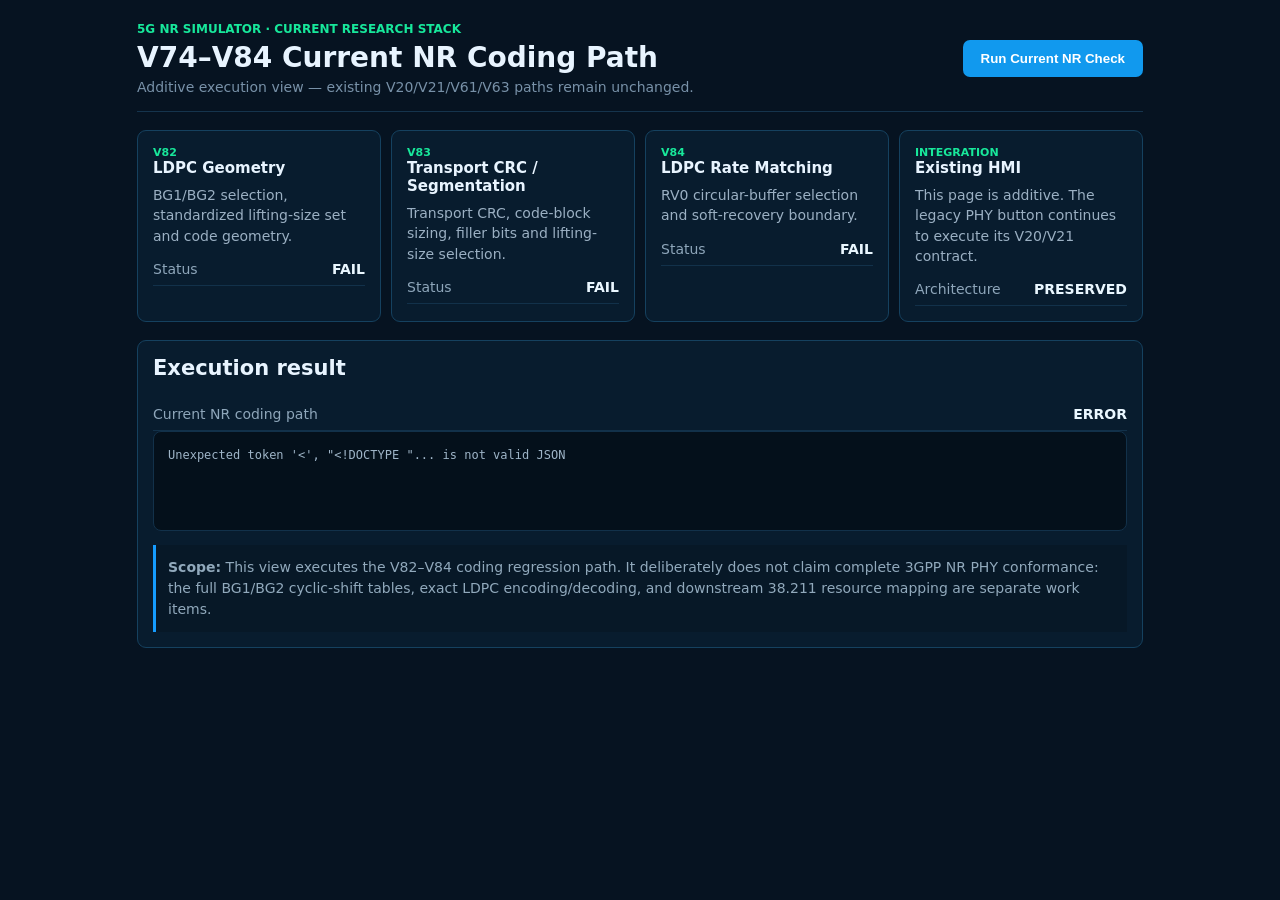
==== web-server/src/main/resources/static/current-nr.html @ 0f4945d4 "Add current V82-V84 NR coding execution view" ====
<!doctype html>
<html lang="en"><head><meta charset="utf-8"><meta name="viewport" content="width=device-width,initial-scale=1"><title>Current NR | V74-V84</title><style>
:root{color-scheme:dark}*{box-sizing:border-box}body{margin:0;background:#061321;color:#e8f4ff;font:14px system-ui, sans-serif}.wrap{max-width:1050px;margin:auto;padding:22px}.head{display:flex;justify-content:space-between;gap:16px;align-items:center;border-bottom:1px solid #15344d;padding-bottom:16px}.eyebrow{color:#17e89b;font-weight:800;font-size:12px}.h1{font-size:28px;font-weight:850;margin:5px 0}.sub{color:#7891a8}.btn{border:0;border-radius:7px;padding:11px 18px;background:#1199ee;color:white;font-weight:800;cursor:pointer}.btn:disabled{opacity:.5}.grid{display:grid;grid-template-columns:repeat(4,1fr);gap:10px;margin:18px 0}.card{background:#081c2e;border:1px solid #15415f;border-radius:9px;padding:15px}.stage{min-height:135px}.stage h2{font-size:15px;margin:0 0 8px}.stage .v{color:#18e89b;font-weight:800;font-size:11px}.stage p{color:#9bb0c3;line-height:1.45;margin:7px 0}.metric{display:flex;justify-content:space-between;border-bottom:1px solid #12314a;padding:8px 0}.metric span{color:#8ea6ba}.metric b{color:#eaf7ff}.pass{color:#00e994}.fail{color:#ff5365}.log{white-space:pre-wrap;background:#04101b;border:1px solid #12314a;border-radius:8px;padding:14px;color:#9fb5c8;font:12px ui-monospace,monospace;line-height:1.5;min-height:100px}.note{margin-top:14px;padding:12px;border-left:3px solid #159cff;background:#071827;color:#91a9bc;line-height:1.5}@media(max-width:800px){.grid{grid-template-columns:1fr 1fr}}@media(max-width:520px){.grid{grid-template-columns:1fr}.head{align-items:flex-start;flex-direction:column}}
</style></head><body><main class="wrap"><header class="head"><div><div class="eyebrow">5G NR SIMULATOR · CURRENT RESEARCH STACK</div><div class="h1">V74–V84 Current NR Coding Path</div><div class="sub">Additive execution view — existing V20/V21/V61/V63 paths remain unchanged.</div></div><button id="run" class="btn">Run Current NR Check</button></header>
<section class="grid"><article class="card stage"><div class="v">V82</div><h2>LDPC Geometry</h2><p>BG1/BG2 selection, standardized lifting-size set and code geometry.</p><div id="s82" class="metric"><span>Status</span><b>—</b></div></article><article class="card stage"><div class="v">V83</div><h2>Transport CRC / Segmentation</h2><p>Transport CRC, code-block sizing, filler bits and lifting-size selection.</p><div id="s83" class="metric"><span>Status</span><b>—</b></div></article><article class="card stage"><div class="v">V84</div><h2>LDPC Rate Matching</h2><p>RV0 circular-buffer selection and soft-recovery boundary.</p><div id="s84" class="metric"><span>Status</span><b>—</b></div></article><article class="card stage"><div class="v">INTEGRATION</div><h2>Existing HMI</h2><p>This page is additive. The legacy PHY button continues to execute its V20/V21 contract.</p><div id="sx" class="metric"><span>Architecture</span><b class="pass">PRESERVED</b></div></article></section>
<section class="card"><h2 style="margin-top:0">Execution result</h2><div id="metrics"><div class="metric"><span>Execution</span><b>Not run</b></div></div><div id="log" class="log">Press “Run Current NR Check”. The request uses the existing server regression endpoint, so V82–V84 are executed by nr-core rather than duplicated in browser code.</div><div class="note"><b>Scope:</b> This view executes the V82–V84 coding regression path. It deliberately does not claim complete 3GPP NR PHY conformance: the full BG1/BG2 cyclic-shift tables, exact LDPC encoding/decoding, and downstream 38.211 resource mapping are separate work items.</div></section></main><script>
const $=id=>document.getElementById(id);const set=(id,ok)=>{const b=$(id).querySelector('b');b.textContent=ok?'PASS':'FAIL';b.className=ok?'pass':'fail'};
function parseCurrent(text){const hit=text.find(x=>x.name==='V46-V60 tests');if(!hit)return null;return hit.result||''}
async function run(){const b=$('run');b.disabled=true;b.textContent='Running…';$('log').textContent='Executing existing server-side regression suite…';try{const r=await fetch('/api/full-suite',{cache:'no-store'});const j=await r.json();if(!j.ok)throw Error(j.error||'suite failed');const result=parseCurrent(j.suite||[]);if(!result)throw Error('V46-V60 suite result not returned');const checks=['V82 LDPC geometry','V83 transport CRC/segmentation','V84 rate matching'];checks.forEach((name,i)=>{const ok=result.includes(name+': PASS');set(['s82','s83','s84'][i],ok)});const all=checks.every(n=>result.includes(n+': PASS'));$('metrics').innerHTML='<div class="metric"><span>Current NR coding path</span><b class="'+(all?'pass':'fail')+'">'+(all?'PASS':'FAIL')+'</b></div><div class="metric"><span>Backend</span><b>nr-core / existing regression endpoint</b></div><div class="metric"><span>Versions</span><b>V82 · V83 · V84</b></div>';$('log').textContent=result.replace(/  •  /g,'\n');}catch(e){['s82','s83','s84'].forEach(id=>set(id,false));$('metrics').innerHTML='<div class="metric"><span>Current NR coding path</span><b class="fail">ERROR</b></div>';$('log').textContent=String(e.message||e)}finally{b.disabled=false;b.textContent='Run Current NR Check'}}
$('run').addEventListener('click',run);run();
</script></body></html>
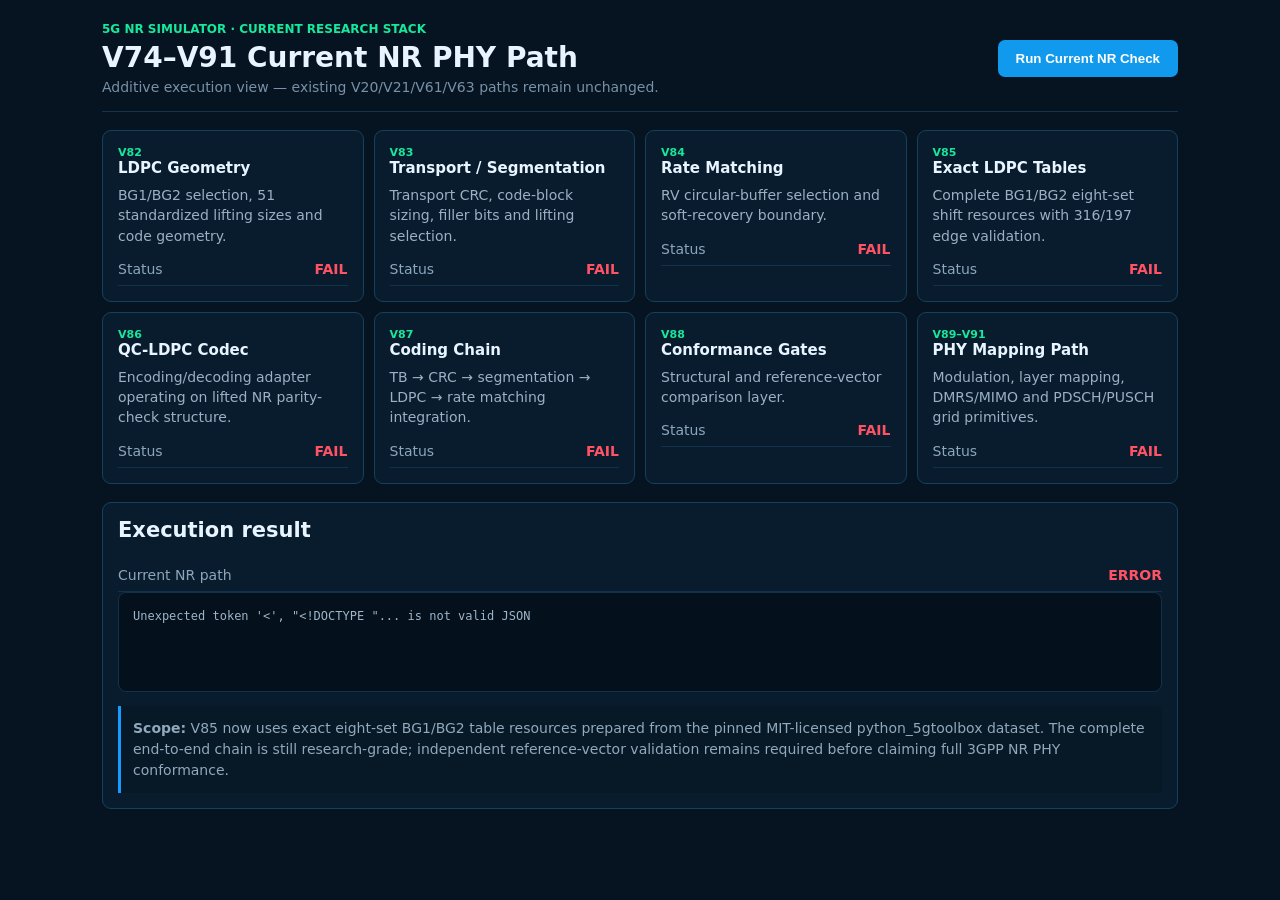
==== commit 6f179436: "Extend Current NR HMI through V85-V91" ====
--- a/web-server/src/main/resources/static/current-nr.html
+++ b/web-server/src/main/resources/static/current-nr.html
@@ -1,11 +1,10 @@
 <!doctype html>
-<html lang="en"><head><meta charset="utf-8"><meta name="viewport" content="width=device-width,initial-scale=1"><title>Current NR | V74-V84</title><style>
-:root{color-scheme:dark}*{box-sizing:border-box}body{margin:0;background:#061321;color:#e8f4ff;font:14px system-ui, sans-serif}.wrap{max-width:1050px;margin:auto;padding:22px}.head{display:flex;justify-content:space-between;gap:16px;align-items:center;border-bottom:1px solid #15344d;padding-bottom:16px}.eyebrow{color:#17e89b;font-weight:800;font-size:12px}.h1{font-size:28px;font-weight:850;margin:5px 0}.sub{color:#7891a8}.btn{border:0;border-radius:7px;padding:11px 18px;background:#1199ee;color:white;font-weight:800;cursor:pointer}.btn:disabled{opacity:.5}.grid{display:grid;grid-template-columns:repeat(4,1fr);gap:10px;margin:18px 0}.card{background:#081c2e;border:1px solid #15415f;border-radius:9px;padding:15px}.stage{min-height:135px}.stage h2{font-size:15px;margin:0 0 8px}.stage .v{color:#18e89b;font-weight:800;font-size:11px}.stage p{color:#9bb0c3;line-height:1.45;margin:7px 0}.metric{display:flex;justify-content:space-between;border-bottom:1px solid #12314a;padding:8px 0}.metric span{color:#8ea6ba}.metric b{color:#eaf7ff}.pass{color:#00e994}.fail{color:#ff5365}.log{white-space:pre-wrap;background:#04101b;border:1px solid #12314a;border-radius:8px;padding:14px;color:#9fb5c8;font:12px ui-monospace,monospace;line-height:1.5;min-height:100px}.note{margin-top:14px;padding:12px;border-left:3px solid #159cff;background:#071827;color:#91a9bc;line-height:1.5}@media(max-width:800px){.grid{grid-template-columns:1fr 1fr}}@media(max-width:520px){.grid{grid-template-columns:1fr}.head{align-items:flex-start;flex-direction:column}}
-</style></head><body><main class="wrap"><header class="head"><div><div class="eyebrow">5G NR SIMULATOR · CURRENT RESEARCH STACK</div><div class="h1">V74–V84 Current NR Coding Path</div><div class="sub">Additive execution view — existing V20/V21/V61/V63 paths remain unchanged.</div></div><button id="run" class="btn">Run Current NR Check</button></header>
-<section class="grid"><article class="card stage"><div class="v">V82</div><h2>LDPC Geometry</h2><p>BG1/BG2 selection, standardized lifting-size set and code geometry.</p><div id="s82" class="metric"><span>Status</span><b>—</b></div></article><article class="card stage"><div class="v">V83</div><h2>Transport CRC / Segmentation</h2><p>Transport CRC, code-block sizing, filler bits and lifting-size selection.</p><div id="s83" class="metric"><span>Status</span><b>—</b></div></article><article class="card stage"><div class="v">V84</div><h2>LDPC Rate Matching</h2><p>RV0 circular-buffer selection and soft-recovery boundary.</p><div id="s84" class="metric"><span>Status</span><b>—</b></div></article><article class="card stage"><div class="v">INTEGRATION</div><h2>Existing HMI</h2><p>This page is additive. The legacy PHY button continues to execute its V20/V21 contract.</p><div id="sx" class="metric"><span>Architecture</span><b class="pass">PRESERVED</b></div></article></section>
-<section class="card"><h2 style="margin-top:0">Execution result</h2><div id="metrics"><div class="metric"><span>Execution</span><b>Not run</b></div></div><div id="log" class="log">Press “Run Current NR Check”. The request uses the existing server regression endpoint, so V82–V84 are executed by nr-core rather than duplicated in browser code.</div><div class="note"><b>Scope:</b> This view executes the V82–V84 coding regression path. It deliberately does not claim complete 3GPP NR PHY conformance: the full BG1/BG2 cyclic-shift tables, exact LDPC encoding/decoding, and downstream 38.211 resource mapping are separate work items.</div></section></main><script>
+<html lang="en"><head><meta charset="utf-8"><meta name="viewport" content="width=device-width,initial-scale=1"><title>Current NR | V85-V91</title><style>
+:root{color-scheme:dark}*{box-sizing:border-box}body{margin:0;background:#061321;color:#e8f4ff;font:14px system-ui,sans-serif}.wrap{max-width:1120px;margin:auto;padding:22px}.head{display:flex;justify-content:space-between;gap:16px;align-items:center;border-bottom:1px solid #15344d;padding-bottom:16px}.eyebrow{color:#17e89b;font-weight:800;font-size:12px}.h1{font-size:28px;font-weight:850;margin:5px 0}.sub{color:#7891a8}.btn{border:0;border-radius:7px;padding:11px 18px;background:#1199ee;color:white;font-weight:800;cursor:pointer}.btn:disabled{opacity:.5}.grid{display:grid;grid-template-columns:repeat(4,1fr);gap:10px;margin:18px 0}.card{background:#081c2e;border:1px solid #15415f;border-radius:9px;padding:15px}.stage{min-height:150px}.stage h2{font-size:15px;margin:0 0 8px}.stage .v{color:#18e89b;font-weight:800;font-size:11px}.stage p{color:#9bb0c3;line-height:1.45;margin:7px 0}.metric{display:flex;justify-content:space-between;border-bottom:1px solid #12314a;padding:8px 0}.metric span{color:#8ea6ba}.metric b{color:#eaf7ff}.pass{color:#00e994!important}.fail{color:#ff5365!important}.log{white-space:pre-wrap;background:#04101b;border:1px solid #12314a;border-radius:8px;padding:14px;color:#9fb5c8;font:12px ui-monospace,monospace;line-height:1.5;min-height:100px}.note{margin-top:14px;padding:12px;border-left:3px solid #159cff;background:#071827;color:#91a9bc;line-height:1.5}@media(max-width:800px){.grid{grid-template-columns:1fr 1fr}}@media(max-width:520px){.grid{grid-template-columns:1fr}.head{align-items:flex-start;flex-direction:column}}
+</style></head><body><main class="wrap"><header class="head"><div><div class="eyebrow">5G NR SIMULATOR · CURRENT RESEARCH STACK</div><div class="h1">V74–V91 Current NR PHY Path</div><div class="sub">Additive execution view — existing V20/V21/V61/V63 paths remain unchanged.</div></div><button id="run" class="btn">Run Current NR Check</button></header>
+<section class="grid"><article class="card stage"><div class="v">V82</div><h2>LDPC Geometry</h2><p>BG1/BG2 selection, 51 standardized lifting sizes and code geometry.</p><div id="s82" class="metric"><span>Status</span><b>—</b></div></article><article class="card stage"><div class="v">V83</div><h2>Transport / Segmentation</h2><p>Transport CRC, code-block sizing, filler bits and lifting selection.</p><div id="s83" class="metric"><span>Status</span><b>—</b></div></article><article class="card stage"><div class="v">V84</div><h2>Rate Matching</h2><p>RV circular-buffer selection and soft-recovery boundary.</p><div id="s84" class="metric"><span>Status</span><b>—</b></div></article><article class="card stage"><div class="v">V85</div><h2>Exact LDPC Tables</h2><p>Complete BG1/BG2 eight-set shift resources with 316/197 edge validation.</p><div id="s85" class="metric"><span>Status</span><b>—</b></div></article><article class="card stage"><div class="v">V86</div><h2>QC-LDPC Codec</h2><p>Encoding/decoding adapter operating on lifted NR parity-check structure.</p><div id="s86" class="metric"><span>Status</span><b>—</b></div></article><article class="card stage"><div class="v">V87</div><h2>Coding Chain</h2><p>TB → CRC → segmentation → LDPC → rate matching integration.</p><div id="s87" class="metric"><span>Status</span><b>—</b></div></article><article class="card stage"><div class="v">V88</div><h2>Conformance Gates</h2><p>Structural and reference-vector comparison layer.</p><div id="s88" class="metric"><span>Status</span><b>—</b></div></article><article class="card stage"><div class="v">V89–V91</div><h2>PHY Mapping Path</h2><p>Modulation, layer mapping, DMRS/MIMO and PDSCH/PUSCH grid primitives.</p><div id="s8991" class="metric"><span>Status</span><b>—</b></div></article></section>
+<section class="card"><h2 style="margin-top:0">Execution result</h2><div id="metrics"><div class="metric"><span>Execution</span><b>Not run</b></div></div><div id="log" class="log">Press “Run Current NR Check”. The request uses the existing server regression endpoint, so V85–V91 execute in nr-core rather than duplicating algorithms in browser code.</div><div class="note"><b>Scope:</b> V85 now uses exact eight-set BG1/BG2 table resources prepared from the pinned MIT-licensed python_5gtoolbox dataset. The complete end-to-end chain is still research-grade; independent reference-vector validation remains required before claiming full 3GPP NR PHY conformance.</div></section></main><script>
 const $=id=>document.getElementById(id);const set=(id,ok)=>{const b=$(id).querySelector('b');b.textContent=ok?'PASS':'FAIL';b.className=ok?'pass':'fail'};
-function parseCurrent(text){const hit=text.find(x=>x.name==='V46-V60 tests');if(!hit)return null;return hit.result||''}
-async function run(){const b=$('run');b.disabled=true;b.textContent='Running…';$('log').textContent='Executing existing server-side regression suite…';try{const r=await fetch('/api/full-suite',{cache:'no-store'});const j=await r.json();if(!j.ok)throw Error(j.error||'suite failed');const result=parseCurrent(j.suite||[]);if(!result)throw Error('V46-V60 suite result not returned');const checks=['V82 LDPC geometry','V83 transport CRC/segmentation','V84 rate matching'];checks.forEach((name,i)=>{const ok=result.includes(name+': PASS');set(['s82','s83','s84'][i],ok)});const all=checks.every(n=>result.includes(n+': PASS'));$('metrics').innerHTML='<div class="metric"><span>Current NR coding path</span><b class="'+(all?'pass':'fail')+'">'+(all?'PASS':'FAIL')+'</b></div><div class="metric"><span>Backend</span><b>nr-core / existing regression endpoint</b></div><div class="metric"><span>Versions</span><b>V82 · V83 · V84</b></div>';$('log').textContent=result.replace(/  •  /g,'\n');}catch(e){['s82','s83','s84'].forEach(id=>set(id,false));$('metrics').innerHTML='<div class="metric"><span>Current NR coding path</span><b class="fail">ERROR</b></div>';$('log').textContent=String(e.message||e)}finally{b.disabled=false;b.textContent='Run Current NR Check'}}
+async function run(){const b=$('run');b.disabled=true;b.textContent='Running…';$('log').textContent='Executing existing server-side regression suite…';try{const r=await fetch('/api/full-suite',{cache:'no-store'});const j=await r.json();if(!j.ok)throw Error(j.error||'suite failed');const hit=(j.suite||[]).find(x=>x.name==='V85-V91 tests');if(!hit)throw Error('V85-V91 suite result not returned');const result=hit.result||'';const names=['V85 BG1 exact table','V85 BG2 exact table','V86','V87','V88','V89','V90','V91'];const ids=['s85','s85','s86','s87','s88','s8991','s8991','s8991'];names.forEach((n,i)=>{if($(ids[i]))set(ids[i],result.includes(n+': PASS'))});const all=result.split('\n').filter(x=>x.includes(':')).every(x=>x.endsWith(': PASS'));['s82','s83','s84'].forEach(id=>set(id,all));$('metrics').innerHTML='<div class="metric"><span>V85–V91 coding/PHY path</span><b class="'+(all?'pass':'fail')+'">'+(all?'PASS':'FAIL')+'</b></div><div class="metric"><span>Backend</span><b>nr-core / existing regression endpoint</b></div><div class="metric"><span>Exact table source</span><b>pinned MIT dataset, generated in CI</b></div>';$('log').textContent=result.replace(/  •  /g,'\n');}catch(e){['s82','s83','s84','s85','s86','s87','s88','s8991'].forEach(id=>set(id,false));$('metrics').innerHTML='<div class="metric"><span>Current NR path</span><b class="fail">ERROR</b></div>';$('log').textContent=String(e.message||e)}finally{b.disabled=false;b.textContent='Run Current NR Check'}}
 $('run').addEventListener('click',run);run();
 </script></body></html>
